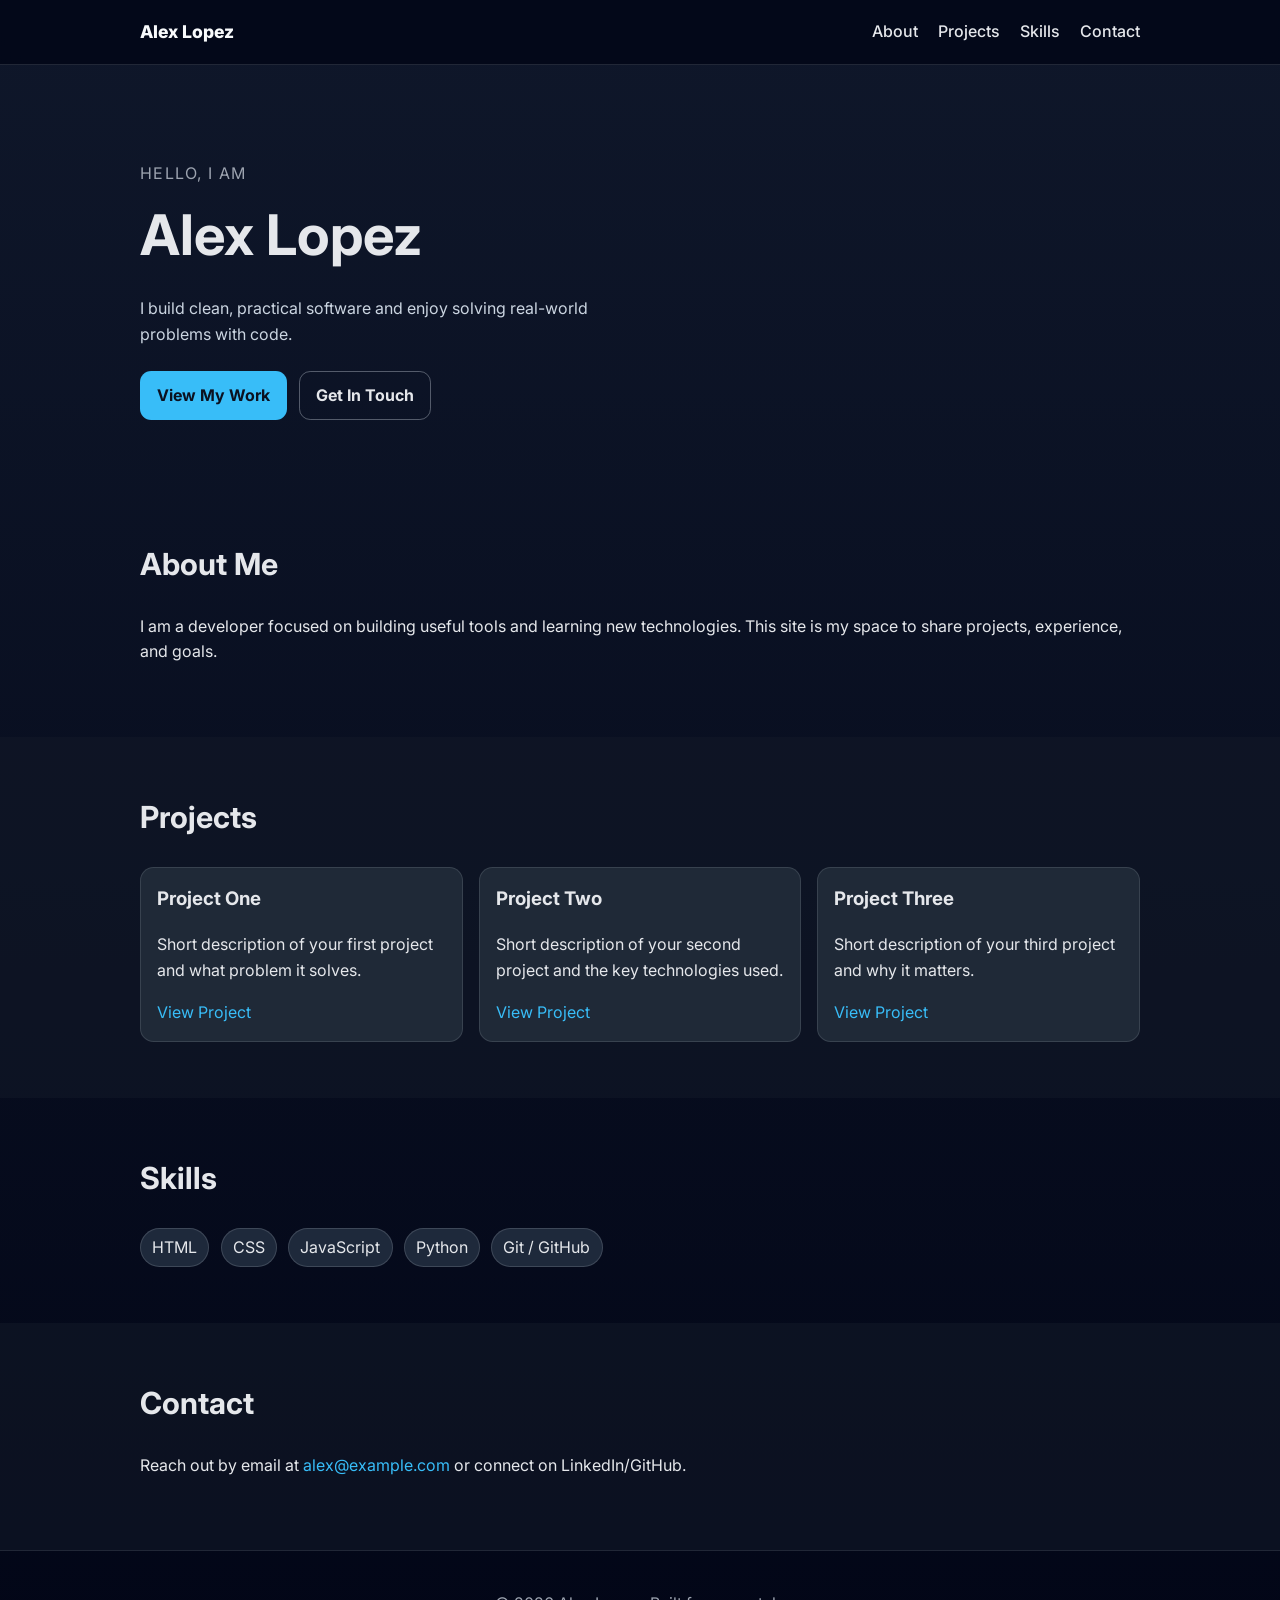
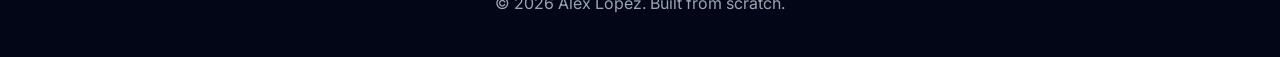
==== Personal_Website/index.html @ 52c4720f "Initial implementation of the project structure and basic functionality." ====
<!DOCTYPE html>
<html lang="en">
<head>
  <meta charset="UTF-8" />
  <meta name="viewport" content="width=device-width, initial-scale=1.0" />
  <meta
    name="description"
    content="Personal website for Alex Lopez - projects, background, and contact information."
  />
  <title>Alex Lopez | Personal Website</title>
  <link rel="preconnect" href="https://fonts.googleapis.com" />
  <link rel="preconnect" href="https://fonts.gstatic.com" crossorigin />
  <link
    href="https://fonts.googleapis.com/css2?family=Inter:wght@400;500;700;800&display=swap"
    rel="stylesheet"
  />
  <link rel="stylesheet" href="styles.css" />
</head>
<body>
  <header class="site-header">
    <nav class="container nav">
      <a class="brand" href="#top">Alex Lopez</a>
      <button id="menu-toggle" class="menu-toggle" aria-label="Toggle navigation menu">Menu</button>
      <ul id="nav-links" class="nav-links">
        <li><a href="#about">About</a></li>
        <li><a href="#projects">Projects</a></li>
        <li><a href="#skills">Skills</a></li>
        <li><a href="#contact">Contact</a></li>
      </ul>
    </nav>
  </header>

  <main id="top">
    <section class="hero">
      <div class="container hero-content">
        <p class="eyebrow">Hello, I am</p>
        <h1>Alex Lopez</h1>
        <p class="hero-text">
          I build clean, practical software and enjoy solving real-world problems with code.
        </p>
        <div class="hero-actions">
          <a class="btn btn-primary" href="#projects">View My Work</a>
          <a class="btn btn-secondary" href="#contact">Get In Touch</a>
        </div>
      </div>
    </section>

    <section id="about" class="section">
      <div class="container">
        <h2>About Me</h2>
        <p>
          I am a developer focused on building useful tools and learning new technologies.
          This site is my space to share projects, experience, and goals.
        </p>
      </div>
    </section>

    <section id="projects" class="section section-alt">
      <div class="container">
        <h2>Projects</h2>
        <div class="project-grid">
          <article class="card">
            <h3>Project One</h3>
            <p>Short description of your first project and what problem it solves.</p>
            <a href="#" target="_blank" rel="noreferrer">View Project</a>
          </article>
          <article class="card">
            <h3>Project Two</h3>
            <p>Short description of your second project and the key technologies used.</p>
            <a href="#" target="_blank" rel="noreferrer">View Project</a>
          </article>
          <article class="card">
            <h3>Project Three</h3>
            <p>Short description of your third project and why it matters.</p>
            <a href="#" target="_blank" rel="noreferrer">View Project</a>
          </article>
        </div>
      </div>
    </section>

    <section id="skills" class="section">
      <div class="container">
        <h2>Skills</h2>
        <ul class="skill-list">
          <li>HTML</li>
          <li>CSS</li>
          <li>JavaScript</li>
          <li>Python</li>
          <li>Git / GitHub</li>
        </ul>
      </div>
    </section>

    <section id="contact" class="section section-alt">
      <div class="container">
        <h2>Contact</h2>
        <p>
          Reach out by email at
          <a href="mailto:alex@example.com">alex@example.com</a>
          or connect on LinkedIn/GitHub.
        </p>
      </div>
    </section>
  </main>

  <footer class="site-footer">
    <div class="container">
      <p>© <span id="year"></span> Alex Lopez. Built from scratch.</p>
    </div>
  </footer>

  <script src="script.js"></script>
</body>
</html>
---- Personal_Website/styles.css ----
:root {
  --bg: #0f172a;
  --bg-alt: #111827;
  --surface: #1f2937;
  --text: #e5e7eb;
  --muted: #9ca3af;
  --accent: #38bdf8;
  --accent-strong: #0ea5e9;
  --max-width: 1000px;
}

*,
*::before,
*::after {
  box-sizing: border-box;
}

html {
  scroll-behavior: smooth;
}

body {
  margin: 0;
  font-family: "Inter", system-ui, -apple-system, BlinkMacSystemFont, "Segoe UI", sans-serif;
  line-height: 1.6;
  color: var(--text);
  background: linear-gradient(180deg, var(--bg) 0%, #020617 100%);
}

a {
  color: var(--accent);
  text-decoration: none;
}

a:hover {
  color: var(--accent-strong);
}

.container {
  width: min(100% - 2rem, var(--max-width));
  margin-inline: auto;
}

.site-header {
  position: sticky;
  top: 0;
  z-index: 10;
  background: rgba(2, 6, 23, 0.85);
  backdrop-filter: blur(8px);
  border-bottom: 1px solid rgba(156, 163, 175, 0.2);
}

.nav {
  display: flex;
  justify-content: space-between;
  align-items: center;
  min-height: 4rem;
}

.brand {
  font-weight: 800;
  font-size: 1.1rem;
  color: #f8fafc;
}

.nav-links {
  display: flex;
  gap: 1.25rem;
  list-style: none;
  margin: 0;
  padding: 0;
}

.nav-links a {
  color: var(--text);
  font-weight: 500;
}

.menu-toggle {
  display: none;
  border: 1px solid rgba(156, 163, 175, 0.4);
  background: transparent;
  color: var(--text);
  border-radius: 0.5rem;
  padding: 0.4rem 0.7rem;
  cursor: pointer;
}

.hero {
  padding: 5rem 0 4rem;
}

.hero-content h1 {
  font-size: clamp(2rem, 5vw, 3.5rem);
  margin: 0.25rem 0 0.5rem;
}

.eyebrow {
  text-transform: uppercase;
  letter-spacing: 0.08em;
  color: var(--muted);
  margin-bottom: 0.25rem;
}

.hero-text {
  max-width: 52ch;
  color: #cbd5e1;
}

.hero-actions {
  display: flex;
  gap: 0.75rem;
  margin-top: 1.5rem;
}

.btn {
  display: inline-block;
  border-radius: 0.7rem;
  padding: 0.65rem 1rem;
  font-weight: 700;
  border: 1px solid transparent;
}

.btn-primary {
  background: var(--accent);
  color: #0b1120;
}

.btn-primary:hover {
  background: var(--accent-strong);
  color: #020617;
}

.btn-secondary {
  border-color: rgba(156, 163, 175, 0.5);
  color: var(--text);
}

.section {
  padding: 3.5rem 0;
}

.section-alt {
  background: rgba(17, 24, 39, 0.6);
}

.section h2 {
  margin-top: 0;
  font-size: 1.9rem;
}

.project-grid {
  display: grid;
  grid-template-columns: repeat(auto-fit, minmax(220px, 1fr));
  gap: 1rem;
}

.card {
  background: var(--surface);
  border: 1px solid rgba(156, 163, 175, 0.2);
  border-radius: 0.85rem;
  padding: 1rem;
}

.card h3 {
  margin-top: 0;
}

.skill-list {
  display: flex;
  flex-wrap: wrap;
  gap: 0.7rem;
  list-style: none;
  padding: 0;
  margin: 0;
}

.skill-list li {
  background: #1e293b;
  border: 1px solid rgba(156, 163, 175, 0.25);
  border-radius: 999px;
  padding: 0.35rem 0.7rem;
}

.site-footer {
  border-top: 1px solid rgba(156, 163, 175, 0.2);
  padding: 1.5rem 0;
  color: var(--muted);
  text-align: center;
}

@media (max-width: 760px) {
  .menu-toggle {
    display: block;
  }

  .nav-links {
    display: none;
    position: absolute;
    top: 4rem;
    right: 1rem;
    flex-direction: column;
    background: #0b1120;
    border: 1px solid rgba(156, 163, 175, 0.25);
    border-radius: 0.7rem;
    padding: 0.75rem;
    min-width: 170px;
  }

  .nav-links.is-open {
    display: flex;
  }

  .hero-actions {
    flex-direction: column;
    align-items: flex-start;
  }
}
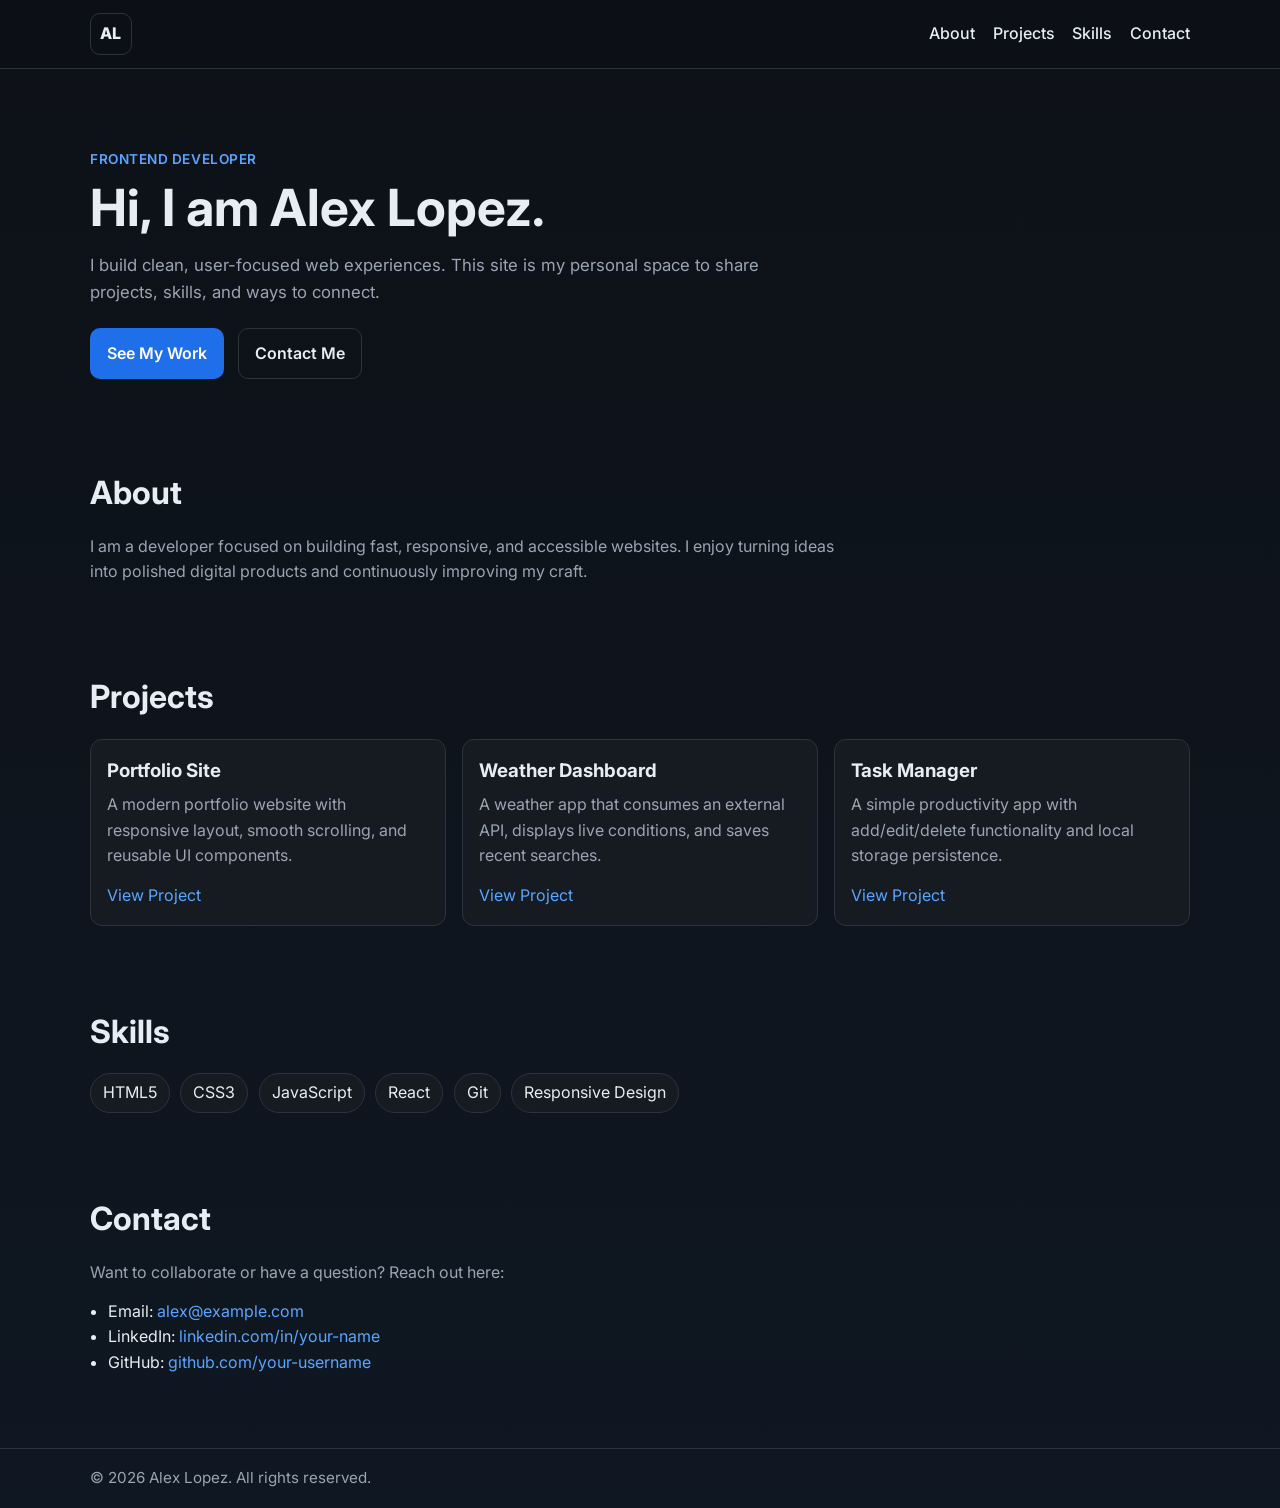
==== commit d438a790: "Update README, HTML, CSS, and JS for improved structure and styling; enhance navigation and content " ====
--- a/Personal_Website/index.html
+++ b/Personal_Website/index.html
@@ -1,114 +1,123 @@
-<!DOCTYPE html>
+<!doctype html>
 <html lang="en">
-<head>
-  <meta charset="UTF-8" />
-  <meta name="viewport" content="width=device-width, initial-scale=1.0" />
-  <meta
-    name="description"
-    content="Personal website for Alex Lopez - projects, background, and contact information."
-  />
-  <title>Alex Lopez | Personal Website</title>
-  <link rel="preconnect" href="https://fonts.googleapis.com" />
-  <link rel="preconnect" href="https://fonts.gstatic.com" crossorigin />
-  <link
-    href="https://fonts.googleapis.com/css2?family=Inter:wght@400;500;700;800&display=swap"
-    rel="stylesheet"
-  />
-  <link rel="stylesheet" href="styles.css" />
-</head>
-<body>
-  <header class="site-header">
-    <nav class="container nav">
-      <a class="brand" href="#top">Alex Lopez</a>
-      <button id="menu-toggle" class="menu-toggle" aria-label="Toggle navigation menu">Menu</button>
-      <ul id="nav-links" class="nav-links">
-        <li><a href="#about">About</a></li>
-        <li><a href="#projects">Projects</a></li>
-        <li><a href="#skills">Skills</a></li>
-        <li><a href="#contact">Contact</a></li>
-      </ul>
-    </nav>
-  </header>
+  <head>
+    <meta charset="UTF-8" />
+    <meta name="viewport" content="width=device-width, initial-scale=1.0" />
+    <meta
+      name="description"
+      content="Personal website for Alex Lopez: projects, skills, and contact."
+    />
+    <title>Alex Lopez | Personal Website</title>
+    <link rel="preconnect" href="https://fonts.googleapis.com" />
+    <link rel="preconnect" href="https://fonts.gstatic.com" crossorigin />
+    <link
+      href="https://fonts.googleapis.com/css2?family=Inter:wght@400;500;600;700;800&display=swap"
+      rel="stylesheet"
+    />
+    <link rel="stylesheet" href="styles.css" />
+  </head>
+  <body>
+    <header class="site-header">
+      <div class="container nav-wrap">
+        <a class="logo" href="#home">AL</a>
+        <button id="menuBtn" class="menu-btn" aria-label="Toggle menu">Menu</button>
+        <nav id="nav" class="site-nav" aria-label="Main navigation">
+          <a href="#about">About</a>
+          <a href="#projects">Projects</a>
+          <a href="#skills">Skills</a>
+          <a href="#contact">Contact</a>
+        </nav>
+      </div>
+    </header>
 
-  <main id="top">
-    <section class="hero">
-      <div class="container hero-content">
-        <p class="eyebrow">Hello, I am</p>
-        <h1>Alex Lopez</h1>
+    <main id="home">
+      <section class="hero container">
+        <p class="eyebrow">Frontend Developer</p>
+        <h1>Hi, I am Alex Lopez.</h1>
         <p class="hero-text">
-          I build clean, practical software and enjoy solving real-world problems with code.
+          I build clean, user-focused web experiences. This site is my personal space
+          to share projects, skills, and ways to connect.
         </p>
         <div class="hero-actions">
-          <a class="btn btn-primary" href="#projects">View My Work</a>
-          <a class="btn btn-secondary" href="#contact">Get In Touch</a>
+          <a class="btn btn-primary" href="#projects">See My Work</a>
+          <a class="btn btn-ghost" href="#contact">Contact Me</a>
         </div>
-      </div>
-    </section>
+      </section>
 
-    <section id="about" class="section">
-      <div class="container">
-        <h2>About Me</h2>
+      <section id="about" class="section container">
+        <h2>About</h2>
         <p>
-          I am a developer focused on building useful tools and learning new technologies.
-          This site is my space to share projects, experience, and goals.
+          I am a developer focused on building fast, responsive, and accessible websites.
+          I enjoy turning ideas into polished digital products and continuously improving
+          my craft.
         </p>
-      </div>
-    </section>
+      </section>
 
-    <section id="projects" class="section section-alt">
-      <div class="container">
+      <section id="projects" class="section container">
         <h2>Projects</h2>
         <div class="project-grid">
           <article class="card">
-            <h3>Project One</h3>
-            <p>Short description of your first project and what problem it solves.</p>
-            <a href="#" target="_blank" rel="noreferrer">View Project</a>
+            <h3>Portfolio Site</h3>
+            <p>
+              A modern portfolio website with responsive layout, smooth scrolling, and
+              reusable UI components.
+            </p>
+            <a href="#" aria-label="View portfolio project">View Project</a>
           </article>
           <article class="card">
-            <h3>Project Two</h3>
-            <p>Short description of your second project and the key technologies used.</p>
-            <a href="#" target="_blank" rel="noreferrer">View Project</a>
+            <h3>Weather Dashboard</h3>
+            <p>
+              A weather app that consumes an external API, displays live conditions, and
+              saves recent searches.
+            </p>
+            <a href="#" aria-label="View weather dashboard project">View Project</a>
           </article>
           <article class="card">
-            <h3>Project Three</h3>
-            <p>Short description of your third project and why it matters.</p>
-            <a href="#" target="_blank" rel="noreferrer">View Project</a>
+            <h3>Task Manager</h3>
+            <p>
+              A simple productivity app with add/edit/delete functionality and local
+              storage persistence.
+            </p>
+            <a href="#" aria-label="View task manager project">View Project</a>
           </article>
         </div>
+      </section>
+
+      <section id="skills" class="section container">
+        <h2>Skills</h2>
+        <ul class="chip-list">
+          <li>HTML5</li>
+          <li>CSS3</li>
+          <li>JavaScript</li>
+          <li>React</li>
+          <li>Git</li>
+          <li>Responsive Design</li>
+        </ul>
+      </section>
+
+      <section id="contact" class="section container">
+        <h2>Contact</h2>
+        <p>Want to collaborate or have a question? Reach out here:</p>
+        <ul class="contact-list">
+          <li>Email: <a href="mailto:alex@example.com">alex@example.com</a></li>
+          <li>
+            LinkedIn:
+            <a href="https://linkedin.com" target="_blank" rel="noreferrer">linkedin.com/in/your-name</a>
+          </li>
+          <li>
+            GitHub:
+            <a href="https://github.com" target="_blank" rel="noreferrer">github.com/your-username</a>
+          </li>
+        </ul>
+      </section>
+    </main>
+
+    <footer class="site-footer">
+      <div class="container">
+        <p>© <span id="year"></span> Alex Lopez. All rights reserved.</p>
       </div>
-    </section>
+    </footer>
 
-    <section id="skills" class="section">
-      <div class="container">
-        <h2>Skills</h2>
-        <ul class="skill-list">
-          <li>HTML</li>
-          <li>CSS</li>
-          <li>JavaScript</li>
-          <li>Python</li>
-          <li>Git / GitHub</li>
-        </ul>
-      </div>
-    </section>
-
-    <section id="contact" class="section section-alt">
-      <div class="container">
-        <h2>Contact</h2>
-        <p>
-          Reach out by email at
-          <a href="mailto:alex@example.com">alex@example.com</a>
-          or connect on LinkedIn/GitHub.
-        </p>
-      </div>
-    </section>
-  </main>
-
-  <footer class="site-footer">
-    <div class="container">
-      <p>© <span id="year"></span> Alex Lopez. Built from scratch.</p>
-    </div>
-  </footer>
-
-  <script src="script.js"></script>
-</body>
+    <script src="script.js"></script>
+  </body>
 </html>
--- a/Personal_Website/styles.css
+++ b/Personal_Website/styles.css
@@ -1,17 +1,15 @@
 :root {
-  --bg: #0f172a;
-  --bg-alt: #111827;
-  --surface: #1f2937;
-  --text: #e5e7eb;
-  --muted: #9ca3af;
-  --accent: #38bdf8;
-  --accent-strong: #0ea5e9;
-  --max-width: 1000px;
-}
-
-*,
-*::before,
-*::after {
+  --bg: #0d1117;
+  --card: #161b22;
+  --text: #e6edf3;
+  --muted: #9aa4b2;
+  --brand: #58a6ff;
+  --brand-strong: #1f6feb;
+  --border: #2d333b;
+  --max-width: 1100px;
+}
+
+* {
   box-sizing: border-box;
 }
 
@@ -21,198 +19,236 @@
 
 body {
   margin: 0;
-  font-family: "Inter", system-ui, -apple-system, BlinkMacSystemFont, "Segoe UI", sans-serif;
+  font-family: Inter, system-ui, -apple-system, Segoe UI, Roboto, sans-serif;
+  color: var(--text);
+  background: linear-gradient(180deg, #0d1117 0%, #0f1722 100%);
   line-height: 1.6;
-  color: var(--text);
-  background: linear-gradient(180deg, var(--bg) 0%, #020617 100%);
 }
 
 a {
-  color: var(--accent);
+  color: var(--brand);
   text-decoration: none;
 }
 
 a:hover {
-  color: var(--accent-strong);
+  text-decoration: underline;
 }
 
 .container {
-  width: min(100% - 2rem, var(--max-width));
+  width: min(92%, var(--max-width));
   margin-inline: auto;
 }
 
 .site-header {
   position: sticky;
   top: 0;
-  z-index: 10;
-  background: rgba(2, 6, 23, 0.85);
-  backdrop-filter: blur(8px);
-  border-bottom: 1px solid rgba(156, 163, 175, 0.2);
-}
-
-.nav {
-  display: flex;
+  z-index: 20;
+  backdrop-filter: blur(12px);
+  background: rgb(13 17 23 / 75%);
+  border-bottom: 1px solid var(--border);
+}
+
+.nav-wrap {
+  display: flex;
+  align-items: center;
   justify-content: space-between;
+  min-height: 68px;
+}
+
+.logo {
+  display: inline-flex;
   align-items: center;
-  min-height: 4rem;
-}
-
-.brand {
+  justify-content: center;
+  width: 42px;
+  height: 42px;
+  border: 1px solid var(--border);
+  border-radius: 10px;
   font-weight: 800;
-  font-size: 1.1rem;
-  color: #f8fafc;
-}
-
-.nav-links {
-  display: flex;
-  gap: 1.25rem;
-  list-style: none;
-  margin: 0;
-  padding: 0;
-}
-
-.nav-links a {
+  letter-spacing: 0.04em;
+  color: var(--text);
+}
+
+.site-nav {
+  display: flex;
+  gap: 1.1rem;
+  align-items: center;
+}
+
+.site-nav a {
   color: var(--text);
   font-weight: 500;
 }
 
-.menu-toggle {
+.menu-btn {
   display: none;
-  border: 1px solid rgba(156, 163, 175, 0.4);
-  background: transparent;
-  color: var(--text);
-  border-radius: 0.5rem;
-  padding: 0.4rem 0.7rem;
+  border: 1px solid var(--border);
+  background: var(--card);
+  color: var(--text);
+  padding: 0.55rem 0.85rem;
+  border-radius: 8px;
   cursor: pointer;
 }
 
 .hero {
-  padding: 5rem 0 4rem;
-}
-
-.hero-content h1 {
-  font-size: clamp(2rem, 5vw, 3.5rem);
-  margin: 0.25rem 0 0.5rem;
+  padding: 5rem 0 3rem;
 }
 
 .eyebrow {
+  margin: 0;
+  color: var(--brand);
+  font-weight: 600;
+  letter-spacing: 0.04em;
   text-transform: uppercase;
-  letter-spacing: 0.08em;
+  font-size: 0.85rem;
+}
+
+h1 {
+  margin: 0.5rem 0 1rem;
+  font-size: clamp(2rem, 5vw, 3.2rem);
+  line-height: 1.1;
+}
+
+.hero-text {
+  max-width: 700px;
   color: var(--muted);
-  margin-bottom: 0.25rem;
-}
-
-.hero-text {
-  max-width: 52ch;
-  color: #cbd5e1;
+  font-size: 1.05rem;
 }
 
 .hero-actions {
   display: flex;
-  gap: 0.75rem;
-  margin-top: 1.5rem;
+  gap: 0.85rem;
+  margin-top: 1.4rem;
+  flex-wrap: wrap;
 }
 
 .btn {
   display: inline-block;
-  border-radius: 0.7rem;
-  padding: 0.65rem 1rem;
-  font-weight: 700;
+  padding: 0.72rem 1rem;
+  border-radius: 10px;
+  font-weight: 600;
   border: 1px solid transparent;
 }
 
 .btn-primary {
-  background: var(--accent);
-  color: #0b1120;
+  background: var(--brand-strong);
+  color: #fff;
 }
 
 .btn-primary:hover {
-  background: var(--accent-strong);
-  color: #020617;
-}
-
-.btn-secondary {
-  border-color: rgba(156, 163, 175, 0.5);
-  color: var(--text);
+  text-decoration: none;
+  filter: brightness(1.05);
+}
+
+.btn-ghost {
+  border-color: var(--border);
+  color: var(--text);
+}
+
+.btn-ghost:hover {
+  text-decoration: none;
+  background: #1b2430;
 }
 
 .section {
-  padding: 3.5rem 0;
-}
-
-.section-alt {
-  background: rgba(17, 24, 39, 0.6);
-}
-
-.section h2 {
-  margin-top: 0;
-  font-size: 1.9rem;
+  padding: 2.5rem 0;
+}
+
+h2 {
+  margin: 0 0 1rem;
+  font-size: clamp(1.3rem, 2.8vw, 2rem);
+}
+
+.section p {
+  margin: 0.4rem 0;
+  color: var(--muted);
+  max-width: 760px;
 }
 
 .project-grid {
+  margin-top: 1rem;
   display: grid;
-  grid-template-columns: repeat(auto-fit, minmax(220px, 1fr));
   gap: 1rem;
+  grid-template-columns: repeat(3, minmax(0, 1fr));
 }
 
 .card {
-  background: var(--surface);
-  border: 1px solid rgba(156, 163, 175, 0.2);
-  border-radius: 0.85rem;
+  background: var(--card);
+  border: 1px solid var(--border);
+  border-radius: 12px;
   padding: 1rem;
 }
 
 .card h3 {
-  margin-top: 0;
-}
-
-.skill-list {
+  margin: 0 0 0.4rem;
+}
+
+.card p {
+  margin-bottom: 0.9rem;
+}
+
+.chip-list {
+  list-style: none;
+  margin: 0;
+  padding: 0;
   display: flex;
   flex-wrap: wrap;
-  gap: 0.7rem;
-  list-style: none;
-  padding: 0;
-  margin: 0;
-}
-
-.skill-list li {
-  background: #1e293b;
-  border: 1px solid rgba(156, 163, 175, 0.25);
+  gap: 0.65rem;
+}
+
+.chip-list li {
+  padding: 0.4rem 0.75rem;
+  border: 1px solid var(--border);
   border-radius: 999px;
-  padding: 0.35rem 0.7rem;
+  background: var(--card);
+}
+
+.contact-list {
+  margin: 0.8rem 0 0;
+  padding-left: 1.1rem;
 }
 
 .site-footer {
-  border-top: 1px solid rgba(156, 163, 175, 0.2);
-  padding: 1.5rem 0;
+  border-top: 1px solid var(--border);
+  margin-top: 2rem;
+}
+
+.site-footer p {
+  margin: 0;
+  padding: 1.1rem 0;
   color: var(--muted);
-  text-align: center;
-}
-
-@media (max-width: 760px) {
-  .menu-toggle {
-    display: block;
-  }
-
-  .nav-links {
+  font-size: 0.95rem;
+}
+
+@media (max-width: 900px) {
+  .project-grid {
+    grid-template-columns: 1fr 1fr;
+  }
+}
+
+@media (max-width: 680px) {
+  .menu-btn {
+    display: inline-block;
+  }
+
+  .site-nav {
+    position: absolute;
+    top: 68px;
+    left: 0;
+    right: 0;
+    background: #0f141d;
+    border-bottom: 1px solid var(--border);
+    padding: 0.9rem 4%;
     display: none;
-    position: absolute;
-    top: 4rem;
-    right: 1rem;
-    flex-direction: column;
-    background: #0b1120;
-    border: 1px solid rgba(156, 163, 175, 0.25);
-    border-radius: 0.7rem;
-    padding: 0.75rem;
-    min-width: 170px;
-  }
-
-  .nav-links.is-open {
-    display: flex;
-  }
-
-  .hero-actions {
     flex-direction: column;
     align-items: flex-start;
-  }
-}
+    gap: 0.8rem;
+  }
+
+  .site-nav.open {
+    display: flex;
+  }
+
+  .project-grid {
+    grid-template-columns: 1fr;
+  }
+}
